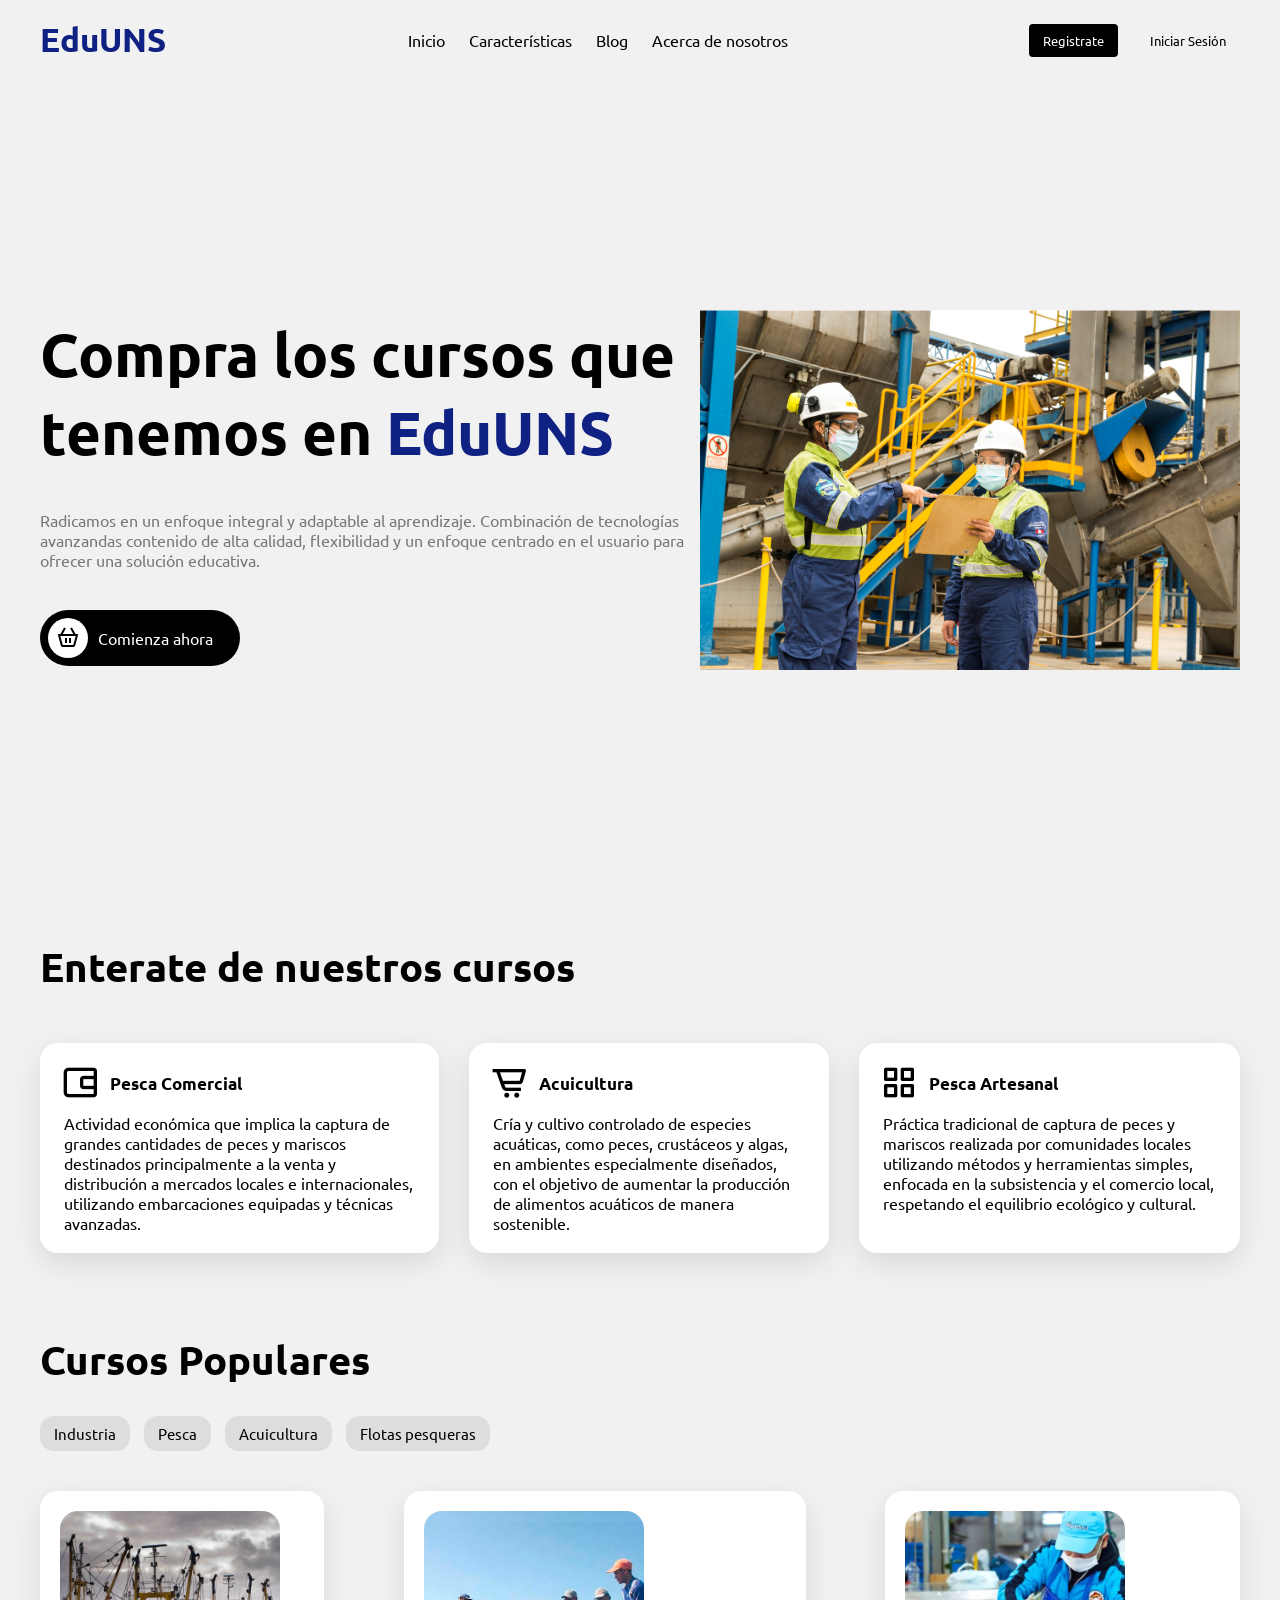
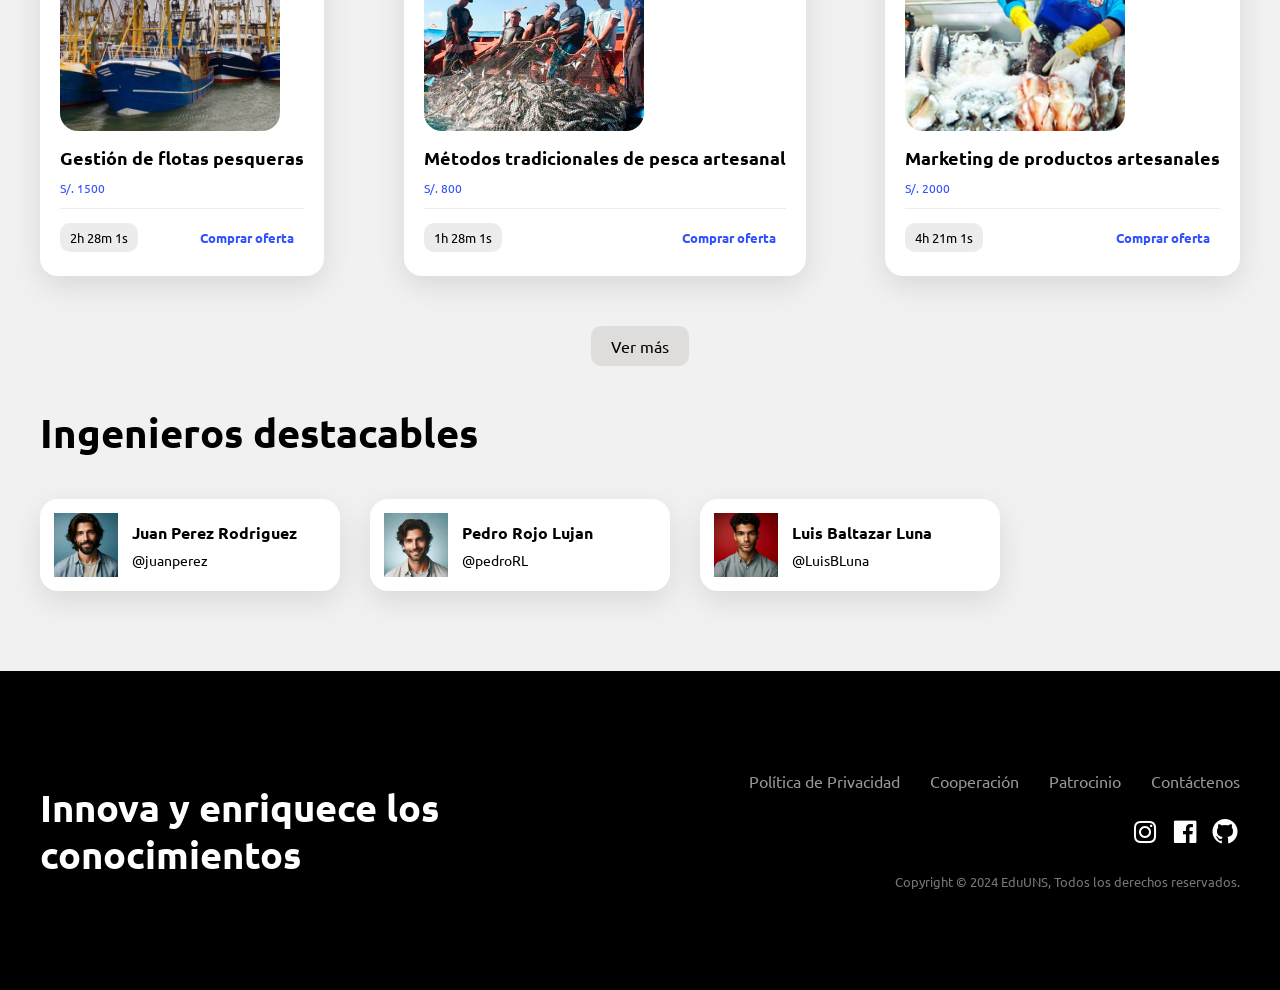
==== index.html @ 094b9997 "Commit de respaldo" ====
<!DOCTYPE html>
<html lang="en">

<head>
    <meta charset="UTF-8">
    <meta name="viewport" content="width=device-width, initial-scale=1.0">
    <link href='https://unpkg.com/boxicons@2.1.4/css/boxicons.min.css' rel='stylesheet'>
    <link rel="stylesheet" href="style.css">
    <title>EduUNS</title>
</head>

<body>

    <nav>
        <a href="#" class="logo">EduUNS</a>
        <div class="links">
            <a href="#">Inicio</a>
            <a href="#">Características</a>
            <a href="#">Blog</a>
            <a href="#">Acerca de nosotros</a>
        </div>
        <div class="login">
            <button class="signup">Registrate</button>
            <button>Iniciar Sesión</button>
        </div>
    </nav>

    <header>
        <div class="left">
            <h1>Compra los cursos que tenemos en <span>EduUNS</span></h1>
            <p>Radicamos en un enfoque integral y adaptable al aprendizaje. Combinación de tecnologías avanzandas
                contenido de alta calidad, flexibilidad y un enfoque centrado en el usuario para ofrecer una solución educativa.
            </p>
            <a href="#">
                <i class='bx bx-basket'></i>
                <span>Comienza ahora</span>
            </a>
        </div>
        <img src="assets/header.png">
    </header>

    <h2 class="separator">
        Enterate de nuestros cursos
    </h2>

    <div class="sell-nft">
        <div class="item">
            <div class="header">
                <i class='bx bx-wallet-alt'></i>
                <h5>Pesca Comercial</h5>
            </div>
            <p>Actividad económica que implica la captura de grandes cantidades de peces y mariscos 
                destinados principalmente a la venta y distribución a mercados locales e internacionales, utilizando embarcaciones equipadas y técnicas avanzadas.</p>
        </div>
        <div class="item">
            <div class="header">
                <i class='bx bx-cart-alt'></i>
                <h5>Acuicultura</h5>
            </div>
            <p>Cría y cultivo controlado de especies acuáticas, como peces, crustáceos y algas, en ambientes especialmente diseñados, con el objetivo de aumentar 
                la producción de alimentos acuáticos de manera sostenible.</p>
        </div>
        <div class="item">
            <div class="header">
                <i class='bx bx-grid-alt'></i>
                <h5>Pesca Artesanal</h5>
            </div>
            <p>Práctica tradicional de captura de peces y mariscos realizada por comunidades locales utilizando métodos y herramientas simples, 
                enfocada en la subsistencia y el comercio local, respetando el equilibrio ecológico y cultural.</p>
        </div>
    </div>

    <h2 class="separator">
        Cursos Populares
    </h2>

    <div class="nft-shop">
        <div class="category">
            <a href="#">Industria</a>
            <a href="#">Pesca</a>
            <a href="#">Acuicultura</a>
            <a href="#">Flotas pesqueras</a>
        </div>

        <div class="nft-list">
            <div class="item">
                <img src="assets/item-1.jpg">
                <div class="info">
                    <div>
                        <h5>Gestión de flotas pesqueras</h5>
                        <div class="btc">
                            <p>S/. 1500</p>
                        </div>
                    </div>
                </div>
                <div class="bid">
                    <p>2h 28m 1s</p>
                    <a href="#">Comprar oferta</a>
                </div>
            </div>
            <div class="item">
                <img src="assets/item-2.jpg">
                <div class="info">
                    <div>
                        <h5>Métodos tradicionales de pesca artesanal</h5>
                        <div class="btc">
                            <p>S/. 800</p>
                        </div>
                    </div>
                </div>
                <div class="bid">
                    <p>1h 28m 1s</p>
                    <a href="#">Comprar oferta</a>
                </div>
            </div>
            <div class="item">
                <img src="assets/item-3.jpg">
                <div class="info">
                    <div>
                        <h5>Marketing de productos artesanales</h5>
                        <div class="btc">
                            <p>S/. 2000</p>
                        </div>
                    </div>
                </div>
                <div class="bid">
                    <p>4h 21m 1s</p>
                    <a href="#">Comprar oferta</a>
                </div>
            </div>
        </div>

    </div>

    <div class="view-more">
        <button>Ver más</button>
    </div>

    <h2 class="separator">
        Ingenieros destacables
    </h2>

    <div class="sellers">
        <div class="item">
            <img src="assets/profile-1.png">
            <div class="info">
                <h4>Juan Perez Rodriguez</h4>
                <p>@juanperez</p>
            </div>
        </div>
        <div class="item">
            <img src="assets/profile-2.png">
            <div class="info">
                <h4>Pedro Rojo Lujan</h4>
                <p>@pedroRL</p>
            </div>
        </div>
        <div class="item">
            <img src="assets/profile-3.png">
            <div class="info">
                <h4>Luis Baltazar Luna</h4>
                <p>@LuisBLuna</p>
            </div>
        </div>
    </div>

    <footer>
        <h3>Innova y enriquece los conocimientos</h3>
        <div class="right">
            <div class="links">
                <a href="#">Política de Privacidad</a>
                <a href="#">Cooperación</a>
                <a href="#">Patrocinio</a>
                <a href="#">Contáctenos</a>
            </div>
            <div class="social">
                <i class='bx bxl-instagram'></i>
                <i class='bx bxl-facebook-square'></i>
                <i class='bx bxl-github'></i>
            </div>
            <p>Copyright © 2024 EduUNS, Todos los derechos reservados.</p>
        </div>
    </footer>

</body>

</html>
---- style.css ----
@import url('https://fonts.googleapis.com/css2?family=Ubuntu:wght@300;400;500;700&display=swap');

*{
    margin: 0;
    padding: 0;
    box-sizing: border-box;
    font-family: 'Ubuntu', sans-serif;
}

a{
    text-decoration: none;
    color: #000;
}

img{
    object-fit: cover;
}

body{
    background-color: #f1f1f1;
}

nav{
    padding: 0 80px;
    display: flex;
    align-items: center;
    justify-content: space-between;
    height: 80px;
}

nav a.logo{
    font-size: 33px;
    color: #0f2182;
    font-weight: 600;
}

nav .links a:not(:last-child){
    margin-right: 20px;
}

nav .login button{
    padding: 8px 14px;
    border: none;
    cursor: pointer;
    background-color: transparent;
}

nav .login button.signup{
    background-color: #000;
    color: #fff;
    border-radius: 4px;
    margin-right: 14px;
}

header{
    padding: 0 80px;
    height: calc(100vh - 80px);
    display: flex;
    align-items: center;
    justify-content: space-between;
}

header .left{
    width: 700px;
}

header .left h1{
    font-size: 80px;
}

header .left h1 span{
    color: #0f2182;
}

header .left p{
    margin: 40px 0;
    color: #777;
}

header .left a{
    display: flex;
    align-items: center;
    background: #000;
    width: 200px;
    padding: 8px;
    border-radius: 60px;
}

header .left a i{
    background-color: #fff;
    font-size: 24px;
    border-radius: 50%;
    padding: 8px;
}

header .left a span{
    color: #fff;
    margin-left: 10px;
}

header img{
    width: 600px;
}

h2.separator{
    padding: 0 80px;
    font-size: 40px;
    margin-top: 40px;
}

.sell-nft{
    padding: 0 80px;
    margin: 50px 0 80px;
    display: flex;
    justify-content: space-between;
    gap: 30px;
}

.sell-nft .item,
.nft-shop .nft-list .item{
    padding: 20px;
    background: #fff;
    border-radius: 18px;
    box-shadow: 0 10px 30px rgba(0, 0, 0, 0.1);
    transition: all 0.3s ease;
}

.sell-nft .item:hover,
.nft-shop .nft-list .item:hover,
.sellers .item:hover{
    box-shadow: none;
}

.sell-nft .item .header{
    display: flex;
    align-items: center;
    gap: 10px;
}

.sell-nft .item .header i{
    font-size: 40px;
}

.sell-nft .item .header h5{
    font-size: 17px;
}

.sell-nft .item p{
    margin-top: 10px;
    padding: 0 4px;
}

.nft-shop{
    padding: 0 80px;
    margin-top: 30px;
}

.nft-shop .category{
    display: flex;
    gap: 14px;
}

.nft-shop .category a{
    background-color: #dfdcdc;
    padding: 8px 14px;
    font-size: 15px;
    border-radius: 14px;
    transition: all 0.3s ease;
}

.nft-shop .category a:hover{
    color: #fff;
    background-color: #0f2182;
}

.nft-shop .nft-list{
    padding: 40px 0;
    display: flex;
    justify-content: space-between;
    gap: 20px;
}

.nft-shop .nft-list .item img{
    width: 280px;
    height: 280px;
    border-radius: 18px;
}

.nft-shop .nft-list .item .info{
    display: flex;
    align-items: flex-end;
    justify-content: space-between;
    padding: 12px 0;
    border-bottom: 1px solid #edecec;
}

.nft-shop .nft-list .item .info h5{
    font-size: 18px;
}

.nft-shop .nft-list .item .info .btc{
    margin-top: 10px;
    display: flex;
    align-items: center;
    gap: 5px;
}

.nft-shop .nft-list .item .btc i{
    font-size: 22px;
    color: #304ffe;
}

.nft-shop .nft-list .item .btc p{
    font-size: 12px;
    color: #304ffe;
}

.nft-shop .nft-list .item .info > p{
    font-size: 12px;
    color: #989898;
}

.nft-shop .nft-list .item .bid{
    padding: 14px 0 4px;
    display: flex;
    align-items: center;
    justify-content: space-between;
}

.nft-shop .nft-list .item .bid p,
.nft-shop .nft-list .item .bid a{
    background-color: #edecec;
    padding: 6px 10px;
    font-size: 13px;
    border-radius: 10px;
}

.nft-shop .nft-list .item .bid a{
    color: #304ffe;
    background: transparent;
    font-weight: bold;
    transition: all 0.3s ease;
}

.nft-shop .nft-list .item .bid a:hover{
    color: #fff;
    background-color: #000;
}

.view-more{
    margin: 10px 0 40px;
    display: flex;
    justify-content: center;
}

.view-more button{
    padding: 10px 20px;
    font-size: 16px;
    border: none;
    background: #dfdcdc;
    border-radius: 10px;
    cursor: pointer;
    transition: all 0.3s ease;
}

.view-more button:hover{
    color: #fff;
    background: #0f2182;
}

.sellers{
    padding: 0 80px;
    margin: 40px 0 80px;
    display: flex;
    gap: 30px;
}

.sellers .item{
    background: #fff;
    display: flex;
    align-items: center;
    width: 25%;
    gap: 14px;
    padding: 14px;
    border-radius: 18px;
    cursor: pointer;
    box-shadow: 0 10px 30px rgba(0, 0, 0, 0.1);
    transition: all 0.3s ease;
}

.sellers .item img{
    width: 64px;
}

.sellers .item .info p{
    font-size: 14px;
    margin-top: 8px;
}

footer{
    background-color: #000;
    color: #fff;
    padding: 100px 80px;
    display: flex;
    align-items: center;
    justify-content: space-between;
}

footer h3{
    font-size: 48px;
}

footer .right{
    width: 80%;
    display: flex;
    flex-direction: column;
    align-items: flex-end;
    gap: 26px;
}

footer .right .links{
    display: flex;
    gap: 30px;
}

footer .right .links a{
    color: #989898;
    transition: color 0.3s ease;
}

footer .right .links a:hover{
    color: #fff;
}

footer .right .social{
    display: flex;
    align-items: center;
    gap: 10px;
}

footer .right .social i{
    font-size: 30px;
    cursor: pointer;
    transition: color 0.3s ease;
}

footer .right .social i:hover{
    color: #304ffe;
}

footer .right p{
    font-size: 13px;
    color: #777;
}

@media screen and (max-width: 1400px) {
    
    nav,
    header,
    h2.separator,
    .sell-nft,
    .nft-shop,
    .sellers{
        padding: 0 40px;
    }

    header .left h1{
        font-size: 60px;
    }

    header img{
        width: 540px;
    }

    .nft-shop .nft-list .item img{
        width: 220px;
        height: 220px;
    }

    footer{
        padding: 100px 40px;
    }

    footer h3{
        font-size: 38px;
    }

}

@media screen and (max-width: 1200px) {
    
    header .left h1{
        font-size: 48px;
    }

    header img{
        width: 480px;
    }

    h2.separator{
        font-size: 34px;
    }

    .sell-nft .item .header i{
        font-size: 36px;
    }

    .sell-nft .item .header h5{
        font-size: 15px;
    }

    .sell-nft .item p{
        font-size: 13px;
    }

    .nft-shop .nft-list{
        flex-wrap: wrap;
        row-gap: 30px;
    }

    .nft-shop .nft-list .item{
        width: 48%;
    }

    .nft-shop .nft-list .item img{
        width: 100%;
        height: auto;
    }

    .sellers{
        flex-wrap: wrap;
    }

    .sellers .item{
        width: 48%;
    }

    footer .links a{
        font-size: 15px;
    }

}

@media screen and (max-width: 992px) {
    
    nav a.logo{
        font-size: 28px;
    }

    nav .links a{
        font-size: 14px;
    }

    header{
        flex-direction: column-reverse;
        height: auto;
        margin-bottom: 60px;
    }

    header .left{
        width: 100%;
    }

    header img{
        width: 100%;
    }

    .sell-nft{
        flex-wrap: wrap;
        gap: 20px;
    }

    .sell-nft .item{
        width: 48%;
    }

    .sellers{
        gap: 20px;
    }

    footer{
        flex-direction: column;
        padding: 60px 40px;
    }

    footer h3{
        margin-bottom: 40px;
        font-size: 32px;
    }

    footer .right{
        width: 100%;
        align-items: center;
    }

}

@media screen and (max-width: 768px) {
    
    nav,
    header,
    h2.separator,
    .sell-nft,
    .nft-shop,
    .sellers{
        padding: 0 20px;
    }

    nav a.logo{
        display: none;
    }

    nav .links a{
        font-size: 12px;
    }

    nav .login button{
        font-size: 12px;
        padding: 6px 10px;
    }

    header .left h1{
        font-size: 36px;
    }

    header .left p{
        font-size: 14px;
    }

    header .left a{
        padding: 6px;
        width: 160px;
        font-size: 14px;
    }

    header .left a i{
        padding: 6px;
    }

    h2.separator{
        font-size: 30px;
    }

    footer{
        padding: 40px 20px;
    }

}

@media screen and (max-width: 576px) {
    
    header .left h1{
        font-size: 30px;
    }

    .sell-nft .item{
        width: 100%;
    }

    .nft-shop .nft-list .item,
    .sellers .item{
        width: 47%;
    }

    .nft-shop .category a{
        font-size: 13px;
    }

}
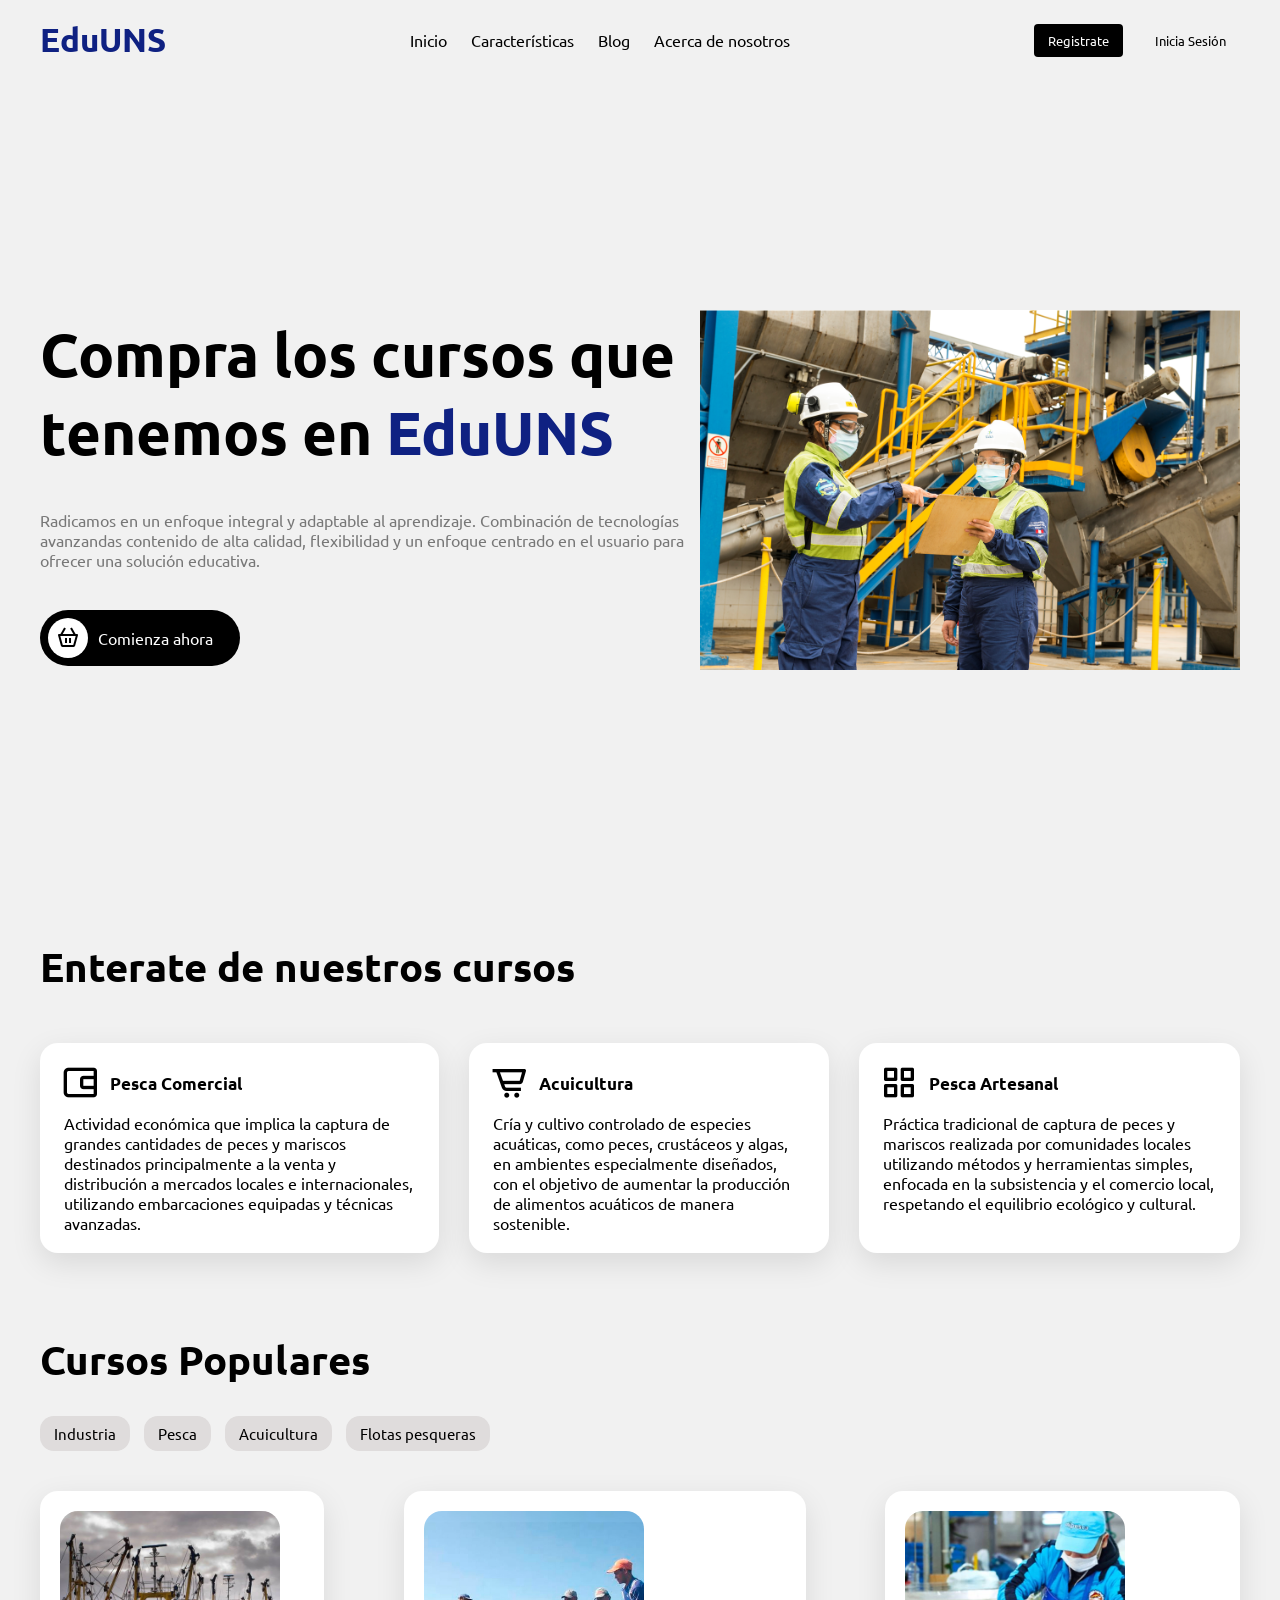
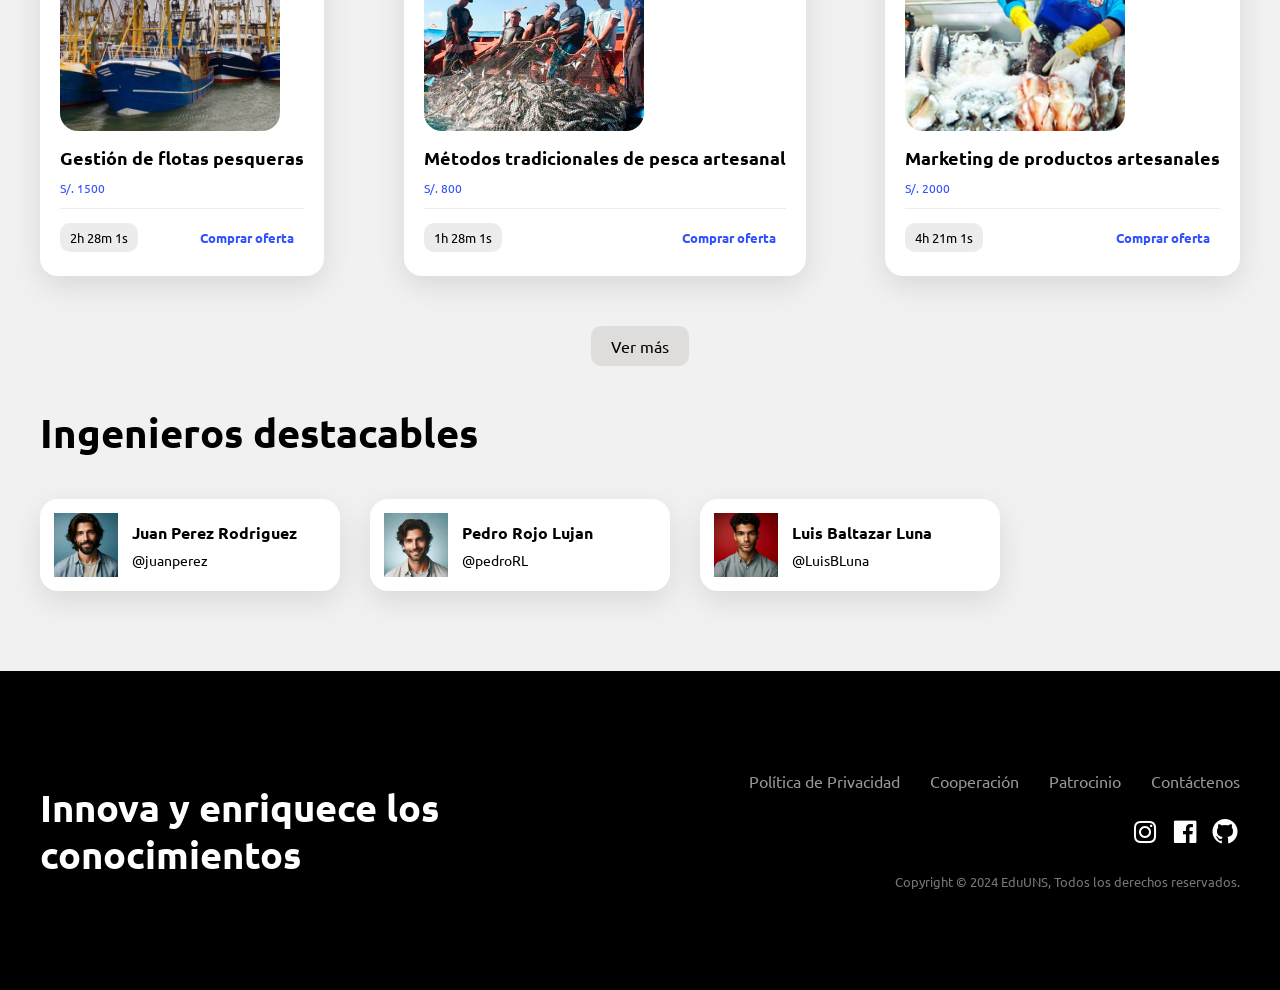
==== commit 5b4edcee: "Commit de respaldo" ====
--- a/index.html
+++ b/index.html
@@ -21,7 +21,7 @@
         </div>
         <div class="login">
             <button class="signup">Registrate</button>
-            <button>Iniciar Sesión</button>
+            <button>Inicia Sesión</button>
         </div>
     </nav>
 
